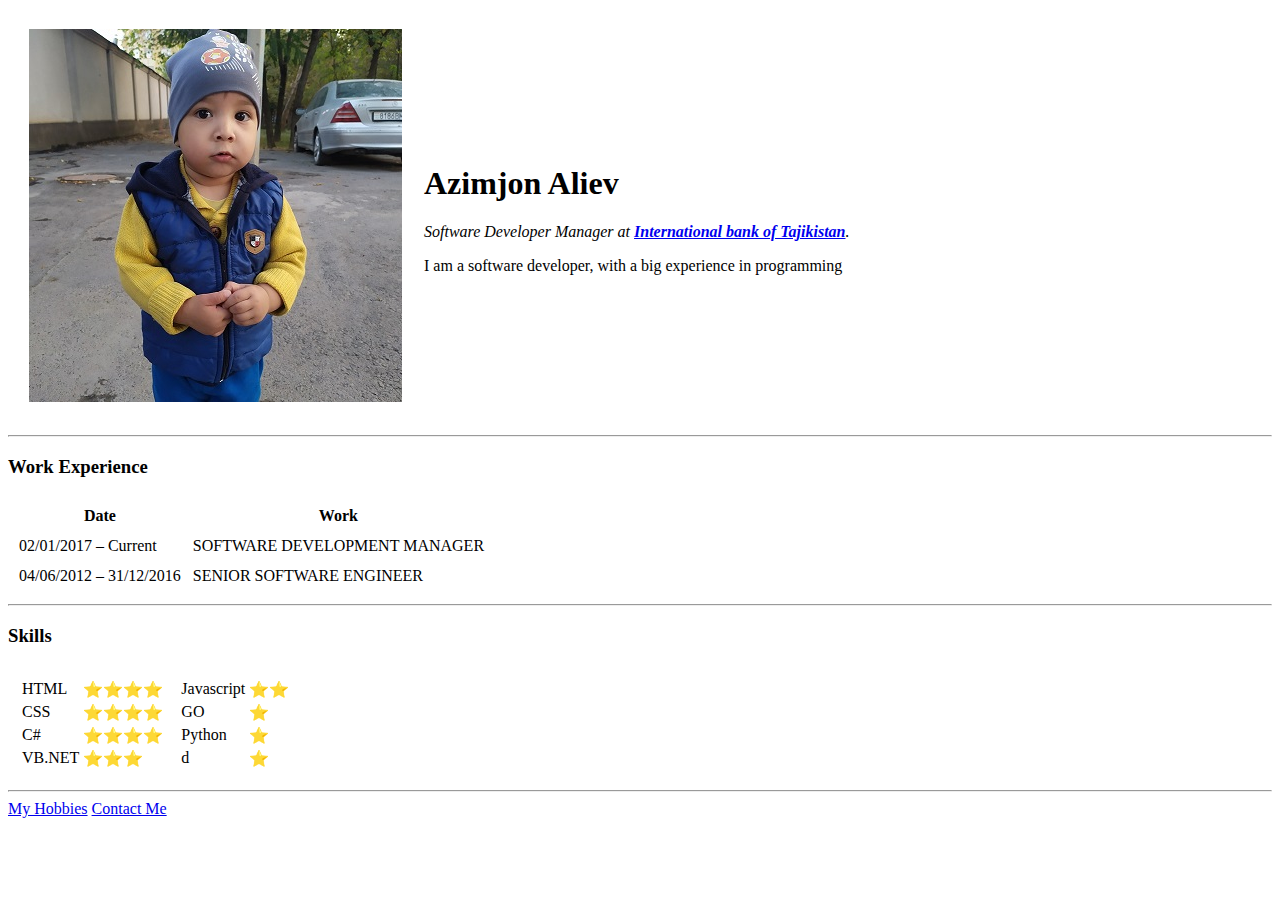
==== index.html @ af95a45b "Add initial cv website files" ====
<!DOCTYPE html>
<html lang="en" dir="ltr">

<head>
  <meta charset="utf-8">
  <title>Azim's Personal Site</title>
</head>

<body>
  <table cellspacing="20">
    <tr>
      <td><img src="images/IMG_20200930_175827_copy.jpg" alt="Azim profile picture"></td>
      <td>
        <h1>Azimjon Aliev</h1>
        <p><em>Software Developer Manager at <strong><a href="https://www.ibt.tj/">International bank of Tajikistan</a></strong>.</em></p>
        <p>I am a software developer, with a big experience in programming</p>
      </td>
    </tr>
  </table>

  <hr>
  <h3>Work Experience</h3>
  <table cellspacing="10">
    <thead>
      <tr>
        <th>Date</th>
        <th>Work</th>
      </tr>
    </thead>
    <tbody>
      <tr>
        <td>02/01/2017 – Current </td>
        <td>SOFTWARE DEVELOPMENT MANAGER</td>
      </tr>
      <tr>
        <td>04/06/2012 – 31/12/2016 </td>
        <td>SENIOR SOFTWARE ENGINEER</td>
      </tr>
    </tbody>
  </table>

  <hr>
  <h3>Skills</h3>

  <table cellspacing="10">
    <tr>
      <td>
        <table>
          <tr>
            <td>HTML</td>
            <td>⭐⭐⭐⭐</td>
          </tr>
          <tr>
            <td>CSS</td>
            <td>⭐⭐⭐⭐</td>
          </tr>
          <tr>
            <td>C#</td>
            <td>⭐⭐⭐⭐</td>
          </tr>
          <tr>
            <td>VB.NET</td>
            <td>⭐⭐⭐</td>
          </tr>
        </table>
      </td>
      <td>
        <table>
          <tr>
            <td>Javascript</td>
            <td>⭐⭐</td>
          </tr>
          <tr>
            <td>GO</td>
            <td>⭐</td>
          </tr>
          <tr>
            <td>Python</td>
            <td>⭐</td>
          </tr>
          <tr>
            <td>d</td>
            <td>⭐</td>
          </tr>
        </table>
      </td>
    </tr>
  </table>

  <hr>
  <a href="hobbies.html">My Hobbies</a>
  <a href="contact-me.html">Contact Me</a>
</body>

</html>
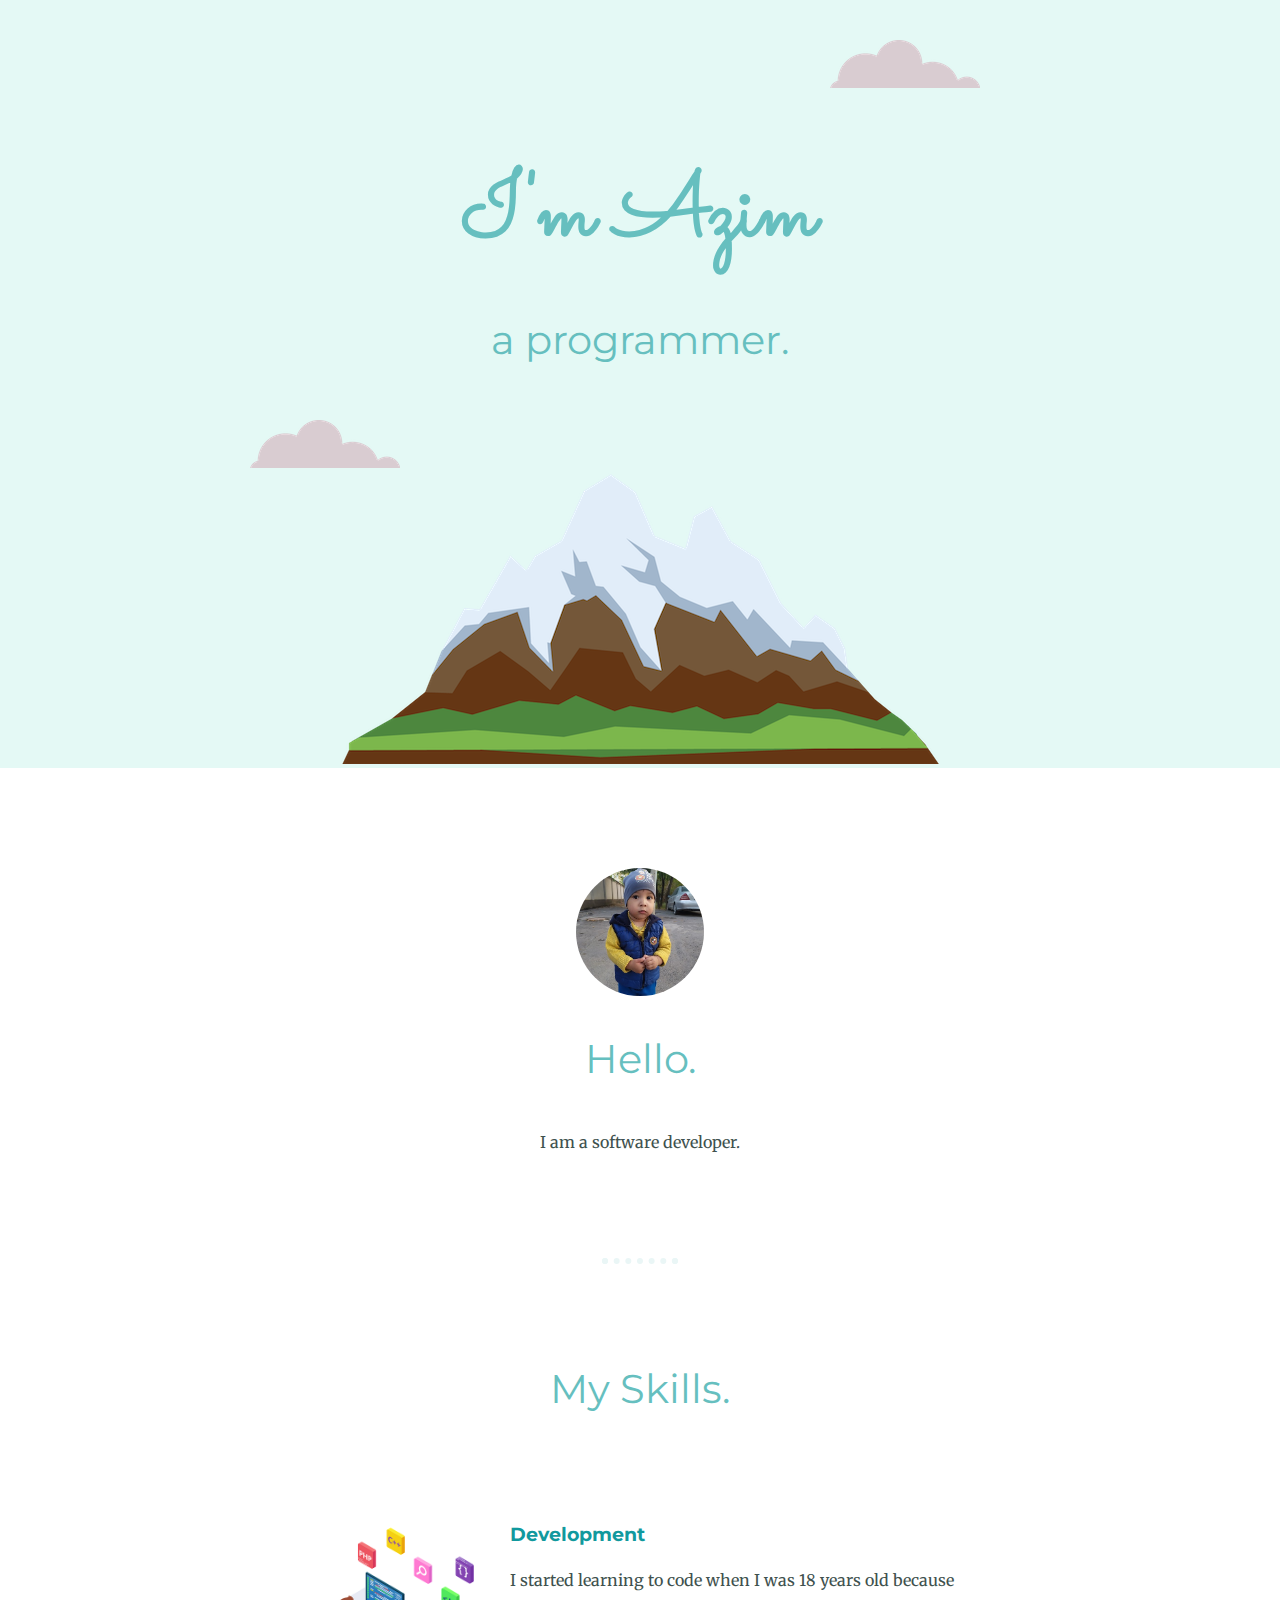
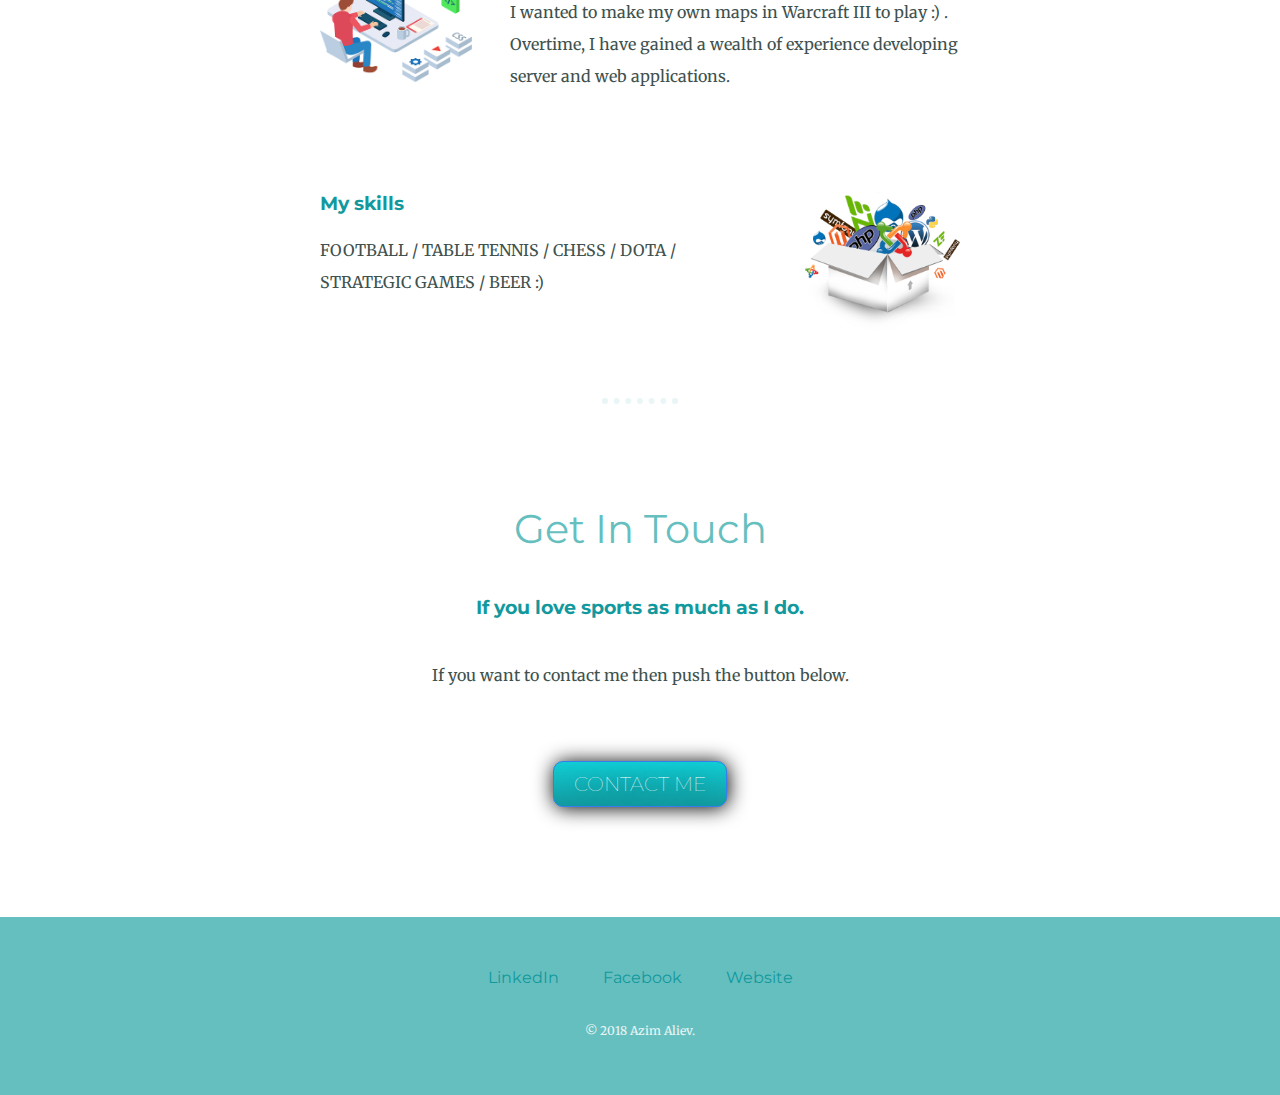
==== commit c3f8395a: "Replacing website files" ====
--- a/index.html
+++ b/index.html
@@ -3,93 +3,56 @@
 
 <head>
   <meta charset="utf-8">
-  <title>Azim's Personal Site</title>
+  <title>Azim Aliev</title>
+  <link rel="stylesheet" href="css/styles.css">
 </head>
 
 <body>
-  <table cellspacing="20">
-    <tr>
-      <td><img src="images/IMG_20200930_175827_copy.jpg" alt="Azim profile picture"></td>
-      <td>
-        <h1>Azimjon Aliev</h1>
-        <p><em>Software Developer Manager at <strong><a href="https://www.ibt.tj/">International bank of Tajikistan</a></strong>.</em></p>
-        <p>I am a software developer, with a big experience in programming</p>
-      </td>
-    </tr>
-  </table>
+  <div class="top-container">
+    <img class="top-cloud" src="images/cloud.png" alt="cloud-img">
+    <h1>I'm Azim</h1>
+    <h2>a programmer.</h2>
+    <img class="bottom-cloud" src="images/cloud.png" alt="cloud-img">
+    <img src="images/mountain.png" alt="mountain-img">
+    <link rel="preconnect" href="https://fonts.googleapis.com">
+    <link rel="preconnect" href="https://fonts.gstatic.com" crossorigin>
+    <link href="https://fonts.googleapis.com/css2?family=Montserrat&family=Sacramento&family=Merriweather&display=swap" rel="stylesheet">
+  </div>
+</body>
+<div class="middle-container">
+  <div class="profile">
+    <img class="profile-img" src="images/Azam.jpg" alt="Azam-img">
+    <h2>Hello.</h2>
+    <p class="intro">I am a software developer.</p>
+  </div>
+  <hr>
+  <div class="skills">
+    <h2>My Skills.</h2>
+    <div class="skill-row">
+      <img class="development-img" src="images/development2.png" alt="development-img">
+      <h3>Development</h3>
+      <p>I started learning to code when I was 18 years old because I wanted to make my own maps in Warcraft III to play :) . Overtime, I have gained a wealth of experience developing server and web applications.</p>
+    </div>
+    <div class="skill-row">
+      <img class="rubik-img" src="images/development.png" alt="rubik-img">
+      <h3>My skills</h3>
+      <p>FOOTBALL / TABLE TENNIS / CHESS / DOTA / STRATEGIC GAMES / BEER :)</p>
+    </div>
+  </div>
+  <hr>
+  <div class="contact-me">
+    <h2>Get In Touch</h2>
+    <h3>If you love sports as much as I do.</h3>
+    <p class="contact-message">If you want to contact me then push the button below.</p>
+    <a class="btn" href="mailto:name@email.com">CONTACT ME</a>
+  </div>
+</div>
 
-  <hr>
-  <h3>Work Experience</h3>
-  <table cellspacing="10">
-    <thead>
-      <tr>
-        <th>Date</th>
-        <th>Work</th>
-      </tr>
-    </thead>
-    <tbody>
-      <tr>
-        <td>02/01/2017 – Current </td>
-        <td>SOFTWARE DEVELOPMENT MANAGER</td>
-      </tr>
-      <tr>
-        <td>04/06/2012 – 31/12/2016 </td>
-        <td>SENIOR SOFTWARE ENGINEER</td>
-      </tr>
-    </tbody>
-  </table>
-
-  <hr>
-  <h3>Skills</h3>
-
-  <table cellspacing="10">
-    <tr>
-      <td>
-        <table>
-          <tr>
-            <td>HTML</td>
-            <td>⭐⭐⭐⭐</td>
-          </tr>
-          <tr>
-            <td>CSS</td>
-            <td>⭐⭐⭐⭐</td>
-          </tr>
-          <tr>
-            <td>C#</td>
-            <td>⭐⭐⭐⭐</td>
-          </tr>
-          <tr>
-            <td>VB.NET</td>
-            <td>⭐⭐⭐</td>
-          </tr>
-        </table>
-      </td>
-      <td>
-        <table>
-          <tr>
-            <td>Javascript</td>
-            <td>⭐⭐</td>
-          </tr>
-          <tr>
-            <td>GO</td>
-            <td>⭐</td>
-          </tr>
-          <tr>
-            <td>Python</td>
-            <td>⭐</td>
-          </tr>
-          <tr>
-            <td>d</td>
-            <td>⭐</td>
-          </tr>
-        </table>
-      </td>
-    </tr>
-  </table>
-
-  <hr>
-  <a href="hobbies.html">My Hobbies</a>
-  <a href="contact-me.html">Contact Me</a>
-</body>
+<div class="bottom-container">
+  <a class="footer-link" href="https://tj.linkedin.com/in/azim-aliev-89232b214">LinkedIn</a>
+  <a class="footer-link" href="https://www.facebook.com/azim.aliev.96">Facebook</a>
+  <a class="footer-link" href="#">Website</a>
+  <p class="copyright">© 2018 Azim Aliev.</p>
+</div>
 
 </html>
--- a/css/styles.css
+++ b/css/styles.css
@@ -0,0 +1,149 @@
+body {
+  color: #40514E;
+  margin: 0;
+  text-align: center;
+  font-family: 'Merriweather', serif;
+}
+
+h1 {
+  color: #66BFBF;
+  font-size: 5.625rem;
+  margin: 50px auto 0 auto;
+  font-family: 'Sacramento', cursive;
+
+}
+h2 {
+  color: #66BFBF;
+  font-family: 'Montserrat', sans-serif;
+  font-size: 2.5rem;
+  font-weight: normal;
+  padding-bottom: 10px;
+}
+h3 {
+  font-family: 'Montserrat', sans-serif;
+  color: #11999E;
+}
+
+p {
+    line-height: 2;
+}
+
+hr {
+  border: dotted #EAF6F6 6px;
+  border-bottom: none;
+  width: 5%;
+  margin: 100px auto;
+}
+
+a {
+  color: #11999E;
+  font-family: 'Montserrat', sans-serif;
+  margin: 10px 20px;
+  text-decoration: none;
+}
+a:hover {
+  color: #EAF6F6;
+}
+
+.top-container {
+  background-color: #E4F9F5;
+  position: relative;
+  padding-top: 100px;
+}
+
+.middle-container {
+  margin: 100px 0;
+}
+.bottom-container {
+  background-color: #66BFBF;
+  padding: 50px 0 20px;
+}
+
+
+.skill-row {
+  width: 50%;
+  margin: 100px auto 100px auto;
+  text-align: left;
+}
+
+.intro {
+  width: 40%;
+  margin: auto;
+}
+
+.top-cloud {
+  position: absolute;
+  right: 300px;
+  top: 40px;
+}
+.contact-message {
+  width: 40%;
+  margin: 40px auto 60px;
+}
+.copyright {
+  color: #EAF6F6;
+  font-size: 0.75rem;
+  padding: 20px 0;
+}
+
+.bottom-cloud {
+  position: absolute;
+  left: 250px;
+  bottom: 300px;
+}
+.profile-img {
+  border-radius:50%;
+  width: 10%;
+  margin: auto;
+}
+
+.development-img {
+  width: 25%;
+  float: left;
+  margin-right: 30px;
+}
+.rubik-img {
+  width: 25%;
+  float: right;
+  margin-left: 30px;
+}
+
+.btn {
+   background: #11CDD4;
+   background-image: -webkit-linear-gradient(top, #11CDD4, #11999E);
+   background-image: -moz-linear-gradient(top, #11CDD4, #11999E);
+   background-image: -ms-linear-gradient(top, #11CDD4, #11999E);
+   background-image: -o-linear-gradient(top, #11CDD4, #11999E);
+   background-image: -webkit-gradient(to bottom, #11CDD4, #11999E);
+   -webkit-border-radius: 10px;
+   -moz-border-radius: 10px;
+   border-radius: 10px;
+   color: #FFFFFF;
+   font-family: 'Montserrat', sans-serif;
+   font-size: 20px;
+   font-weight: 100;
+   padding: 10px 20px 10px 20px;
+   -webkit-box-shadow: 1px 1px 20px 0 #000000;
+   -moz-box-shadow: 1px 1px 20px 0 #000000;
+   box-shadow: 1px 1px 20px 0 #000000;
+   text-shadow: 1px 1px 20px #000000;
+   border: solid #337FED 1px;
+   text-decoration: none;
+   display: inline-block;
+   cursor: pointer;
+   text-align: center;
+}
+
+.btn:hover {
+   border: solid #000000 1px;
+   background: #30E3CB;
+   background-image: -webkit-linear-gradient(top, #30E3CB, #2BC4AD);
+   background-image: -moz-linear-gradient(top, #30E3CB, #2BC4AD);
+   background-image: -ms-linear-gradient(top, #30E3CB, #2BC4AD);
+   background-image: -o-linear-gradient(top, #30E3CB, #2BC4AD);
+   background-image: -webkit-gradient(to bottom, #30E3CB, #2BC4AD);
+   -webkit-border-radius: 10px;
+   -moz-border-radius: 10px;
+   border-radius: 10px;
+   text-decoration: none;
+}
